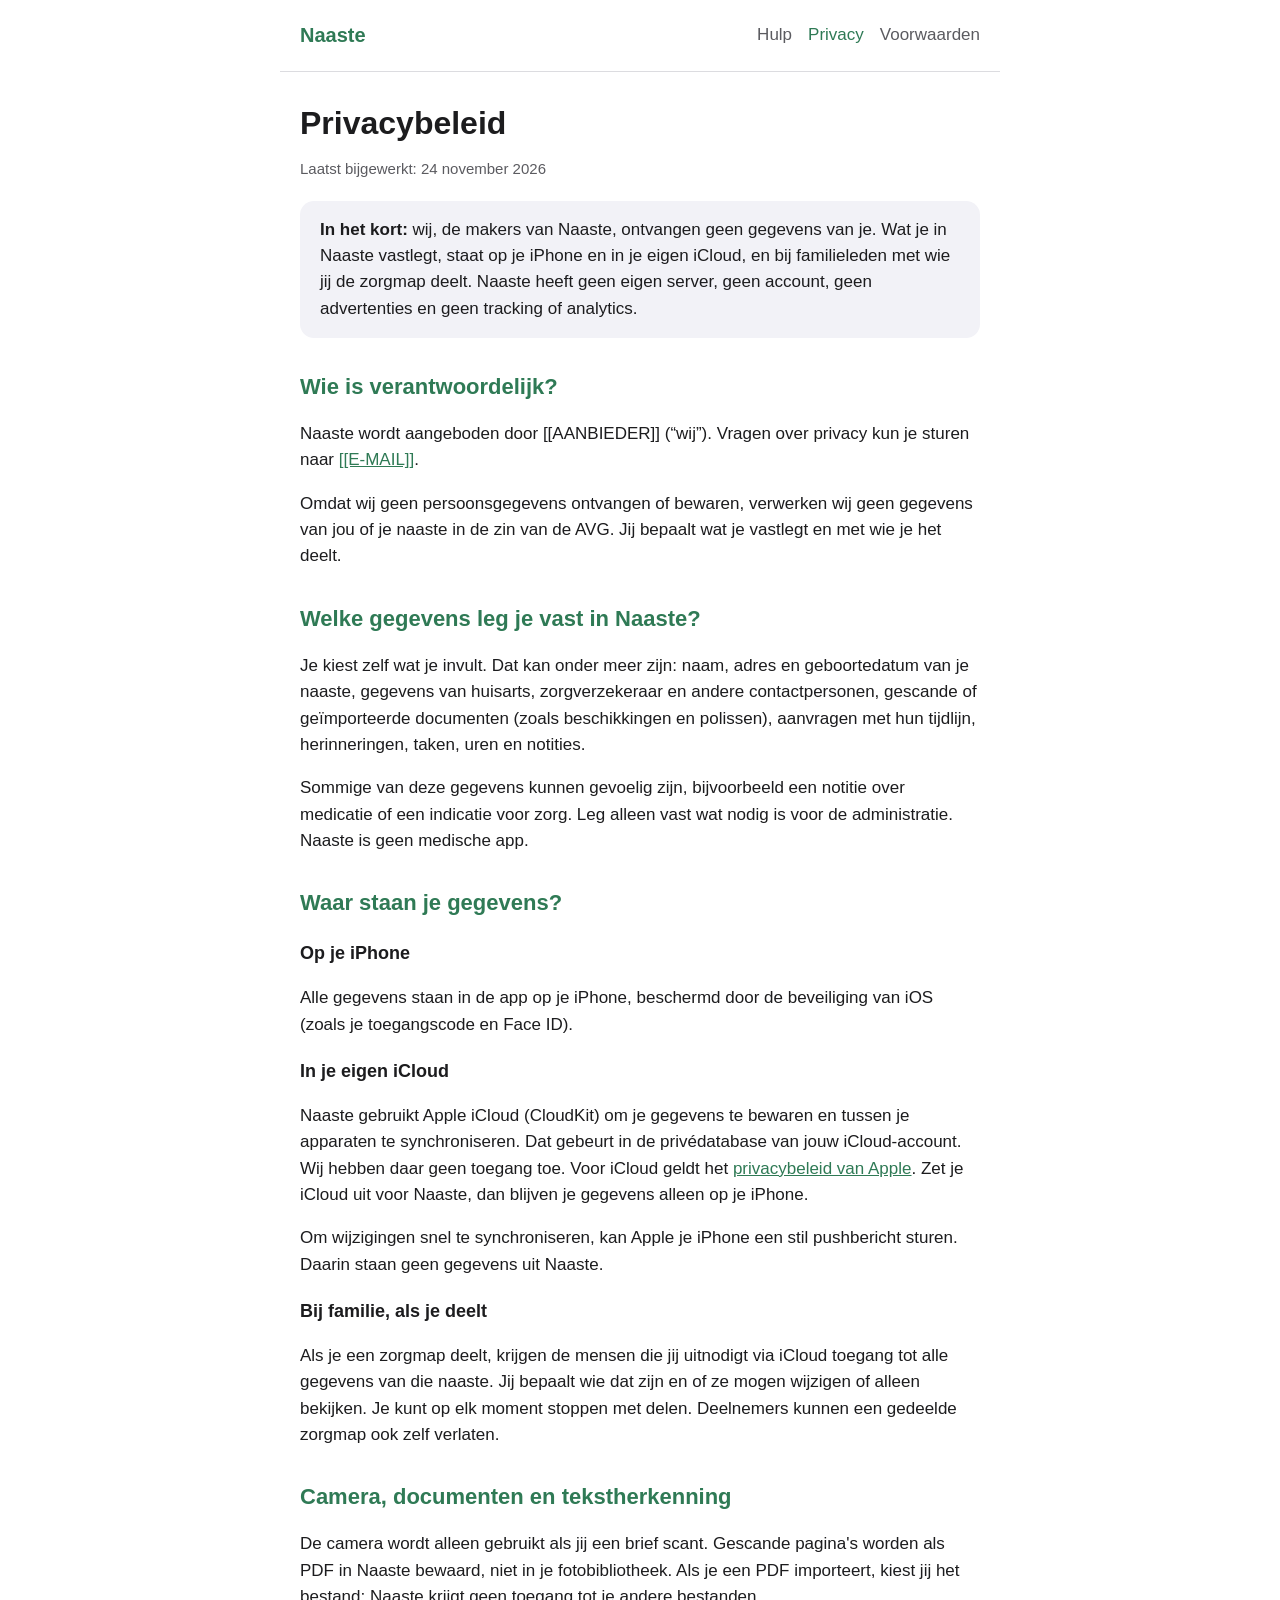
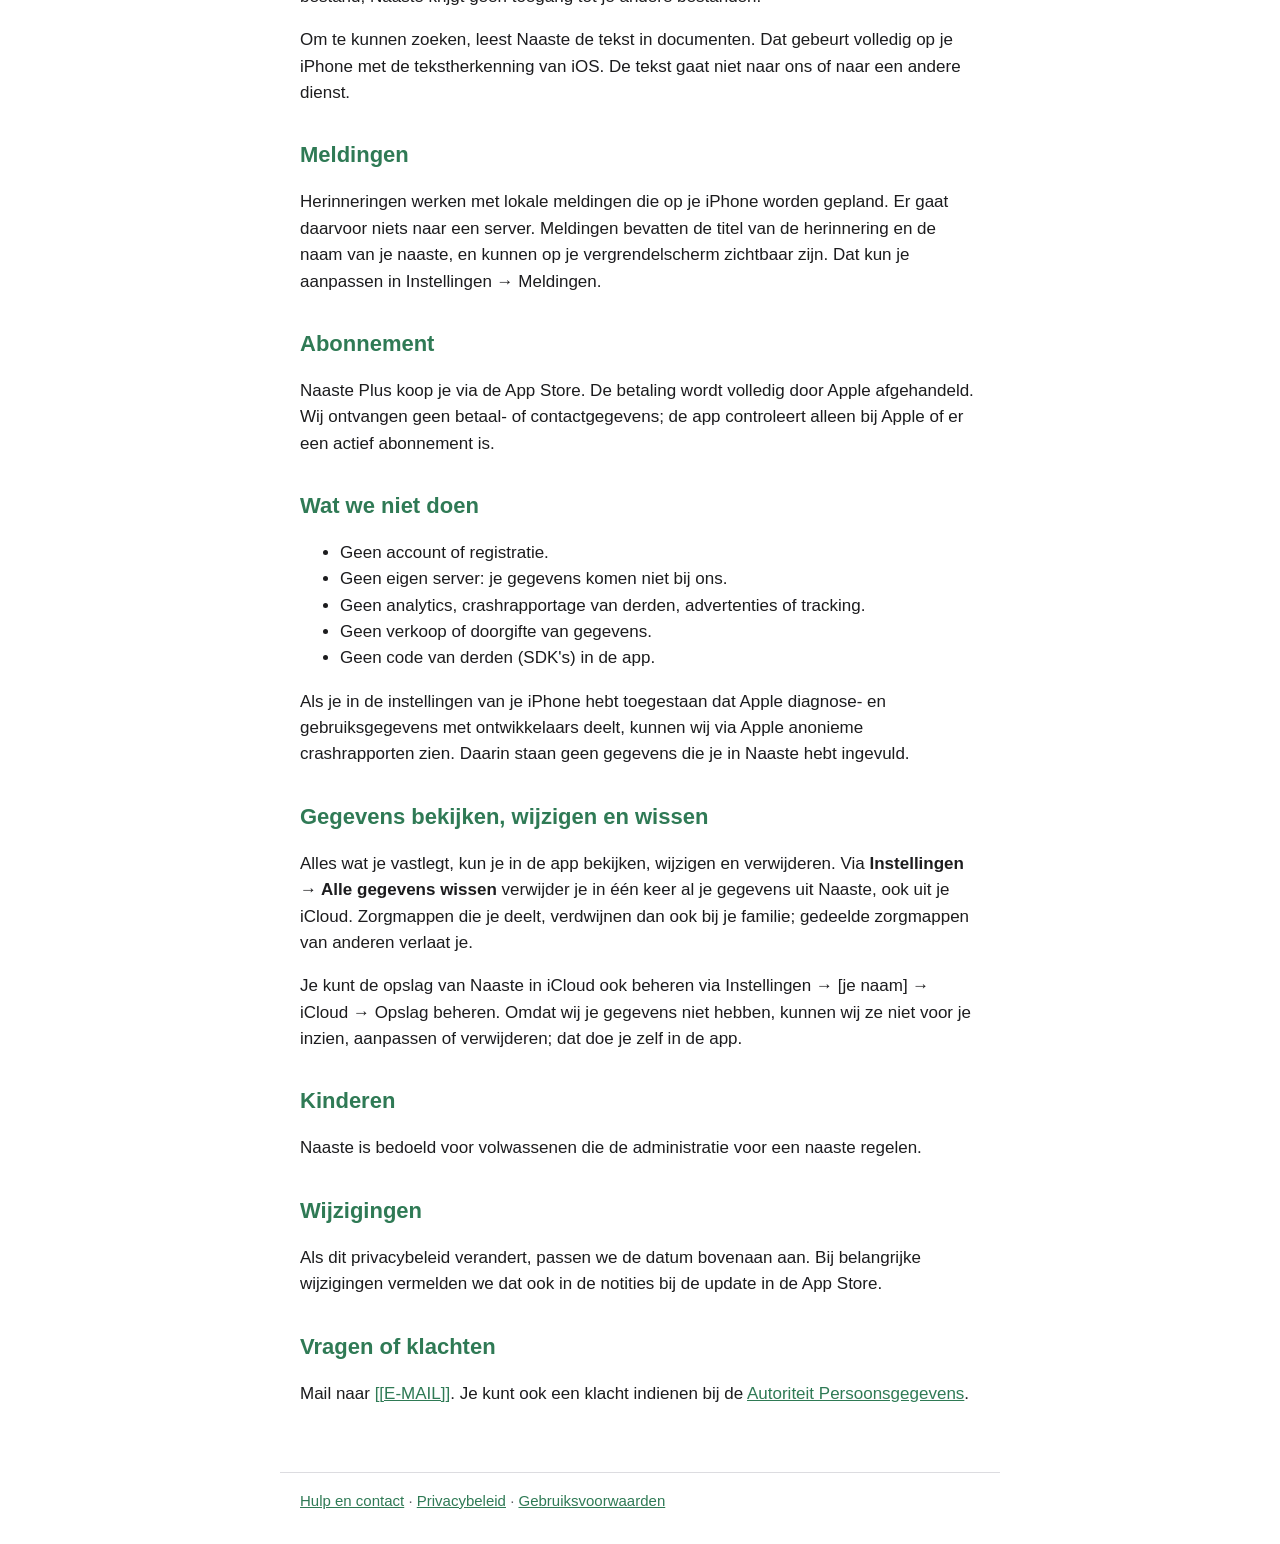
==== site/privacy.html @ 580a29c6 "Fase 10: site, App Store-teksten, privacylabels, review notes en checklist - site/: landingspagina, " ====
<!doctype html>
<html lang="nl">
<head>
  <meta charset="utf-8">
  <meta name="viewport" content="width=device-width, initial-scale=1">
  <title>Privacybeleid – Naaste</title>
  <meta name="description" content="Hoe de app Naaste met je gegevens omgaat: alles op je iPhone en in je eigen iCloud, geen server, geen tracking.">
  <link rel="stylesheet" href="style.css">
</head>
<body>
  <header>
    <a class="merk" href="./">Naaste</a>
    <nav>
      <a href="support.html">Hulp</a>
      <a href="privacy.html" aria-current="page">Privacy</a>
      <a href="voorwaarden.html">Voorwaarden</a>
    </nav>
  </header>

  <main>
    <h1>Privacybeleid</h1>
    <p class="datum">Laatst bijgewerkt: 24 november 2026</p>

    <div class="kader">
      <strong>In het kort:</strong> wij, de makers van Naaste, ontvangen geen gegevens van je. Wat je in Naaste vastlegt, staat op je iPhone en in je eigen iCloud, en bij familieleden met wie jij de zorgmap deelt. Naaste heeft geen eigen server, geen account, geen advertenties en geen tracking of analytics.
    </div>

    <h2>Wie is verantwoordelijk?</h2>
    <p>Naaste wordt aangeboden door [[AANBIEDER]] (“wij”). Vragen over privacy kun je sturen naar <a href="mailto:[[E-MAIL]]">[[E-MAIL]]</a>.</p>
    <p>Omdat wij geen persoonsgegevens ontvangen of bewaren, verwerken wij geen gegevens van jou of je naaste in de zin van de AVG. Jij bepaalt wat je vastlegt en met wie je het deelt.</p>

    <h2>Welke gegevens leg je vast in Naaste?</h2>
    <p>Je kiest zelf wat je invult. Dat kan onder meer zijn: naam, adres en geboortedatum van je naaste, gegevens van huisarts, zorgverzekeraar en andere contactpersonen, gescande of geïmporteerde documenten (zoals beschikkingen en polissen), aanvragen met hun tijdlijn, herinneringen, taken, uren en notities.</p>
    <p>Sommige van deze gegevens kunnen gevoelig zijn, bijvoorbeeld een notitie over medicatie of een indicatie voor zorg. Leg alleen vast wat nodig is voor de administratie. Naaste is geen medische app.</p>

    <h2>Waar staan je gegevens?</h2>
    <h3>Op je iPhone</h3>
    <p>Alle gegevens staan in de app op je iPhone, beschermd door de beveiliging van iOS (zoals je toegangscode en Face ID).</p>
    <h3>In je eigen iCloud</h3>
    <p>Naaste gebruikt Apple iCloud (CloudKit) om je gegevens te bewaren en tussen je apparaten te synchroniseren. Dat gebeurt in de privédatabase van jouw iCloud-account. Wij hebben daar geen toegang toe. Voor iCloud geldt het <a href="https://www.apple.com/nl/legal/privacy/">privacybeleid van Apple</a>. Zet je iCloud uit voor Naaste, dan blijven je gegevens alleen op je iPhone.</p>
    <p>Om wijzigingen snel te synchroniseren, kan Apple je iPhone een stil pushbericht sturen. Daarin staan geen gegevens uit Naaste.</p>
    <h3>Bij familie, als je deelt</h3>
    <p>Als je een zorgmap deelt, krijgen de mensen die jij uitnodigt via iCloud toegang tot alle gegevens van die naaste. Jij bepaalt wie dat zijn en of ze mogen wijzigen of alleen bekijken. Je kunt op elk moment stoppen met delen. Deelnemers kunnen een gedeelde zorgmap ook zelf verlaten.</p>

    <h2>Camera, documenten en tekstherkenning</h2>
    <p>De camera wordt alleen gebruikt als jij een brief scant. Gescande pagina's worden als PDF in Naaste bewaard, niet in je fotobibliotheek. Als je een PDF importeert, kiest jij het bestand; Naaste krijgt geen toegang tot je andere bestanden.</p>
    <p>Om te kunnen zoeken, leest Naaste de tekst in documenten. Dat gebeurt volledig op je iPhone met de tekstherkenning van iOS. De tekst gaat niet naar ons of naar een andere dienst.</p>

    <h2>Meldingen</h2>
    <p>Herinneringen werken met lokale meldingen die op je iPhone worden gepland. Er gaat daarvoor niets naar een server. Meldingen bevatten de titel van de herinnering en de naam van je naaste, en kunnen op je vergrendelscherm zichtbaar zijn. Dat kun je aanpassen in Instellingen → Meldingen.</p>

    <h2>Abonnement</h2>
    <p>Naaste Plus koop je via de App Store. De betaling wordt volledig door Apple afgehandeld. Wij ontvangen geen betaal- of contactgegevens; de app controleert alleen bij Apple of er een actief abonnement is.</p>

    <h2>Wat we niet doen</h2>
    <ul>
      <li>Geen account of registratie.</li>
      <li>Geen eigen server: je gegevens komen niet bij ons.</li>
      <li>Geen analytics, crashrapportage van derden, advertenties of tracking.</li>
      <li>Geen verkoop of doorgifte van gegevens.</li>
      <li>Geen code van derden (SDK's) in de app.</li>
    </ul>
    <p>Als je in de instellingen van je iPhone hebt toegestaan dat Apple diagnose- en gebruiksgegevens met ontwikkelaars deelt, kunnen wij via Apple anonieme crashrapporten zien. Daarin staan geen gegevens die je in Naaste hebt ingevuld.</p>

    <h2>Gegevens bekijken, wijzigen en wissen</h2>
    <p>Alles wat je vastlegt, kun je in de app bekijken, wijzigen en verwijderen. Via <strong>Instellingen → Alle gegevens wissen</strong> verwijder je in één keer al je gegevens uit Naaste, ook uit je iCloud. Zorgmappen die je deelt, verdwijnen dan ook bij je familie; gedeelde zorgmappen van anderen verlaat je.</p>
    <p>Je kunt de opslag van Naaste in iCloud ook beheren via Instellingen → [je naam] → iCloud → Opslag beheren. Omdat wij je gegevens niet hebben, kunnen wij ze niet voor je inzien, aanpassen of verwijderen; dat doe je zelf in de app.</p>

    <h2>Kinderen</h2>
    <p>Naaste is bedoeld voor volwassenen die de administratie voor een naaste regelen.</p>

    <h2>Wijzigingen</h2>
    <p>Als dit privacybeleid verandert, passen we de datum bovenaan aan. Bij belangrijke wijzigingen vermelden we dat ook in de notities bij de update in de App Store.</p>

    <h2>Vragen of klachten</h2>
    <p>Mail naar <a href="mailto:[[E-MAIL]]">[[E-MAIL]]</a>. Je kunt ook een klacht indienen bij de <a href="https://autoriteitpersoonsgegevens.nl">Autoriteit Persoonsgegevens</a>.</p>
  </main>

  <footer>
    <a href="support.html">Hulp en contact</a> · <a href="privacy.html">Privacybeleid</a> · <a href="voorwaarden.html">Gebruiksvoorwaarden</a>
  </footer>
</body>
</html>
---- site/style.css ----
:root {
  --tekst: #1c1c1e;
  --zacht: #5b5b60;
  --achtergrond: #ffffff;
  --vlak: #f2f2f7;
  --accent: #2f7a55;
  --rand: #dcdce0;
}

@media (prefers-color-scheme: dark) {
  :root {
    --tekst: #f2f2f7;
    --zacht: #aeaeb2;
    --achtergrond: #000000;
    --vlak: #1c1c1e;
    --accent: #6fcf9f;
    --rand: #38383a;
  }
}

* { box-sizing: border-box; }

body {
  margin: 0;
  background: var(--achtergrond);
  color: var(--tekst);
  font: 17px/1.55 -apple-system, BlinkMacSystemFont, "Segoe UI", Roboto, Helvetica, Arial, sans-serif;
  -webkit-text-size-adjust: 100%;
}

header, main, footer {
  max-width: 720px;
  margin: 0 auto;
  padding: 0 20px;
}

header {
  display: flex;
  align-items: center;
  justify-content: space-between;
  gap: 16px;
  padding-top: 20px;
  padding-bottom: 20px;
  border-bottom: 1px solid var(--rand);
}

header a.merk {
  font-weight: 700;
  font-size: 20px;
  color: var(--accent);
  text-decoration: none;
}

nav { display: flex; flex-wrap: wrap; gap: 4px 16px; }
nav a { color: var(--zacht); text-decoration: none; }
nav a:hover, nav a[aria-current="page"] { color: var(--accent); }

main { padding-top: 24px; padding-bottom: 48px; }

h1 { font-size: 32px; line-height: 1.2; margin: 8px 0 12px; }
h2 { font-size: 22px; margin: 32px 0 8px; color: var(--accent); }
h3 { font-size: 18px; margin: 20px 0 4px; }

p.intro { font-size: 19px; color: var(--zacht); }
.datum { color: var(--zacht); font-size: 15px; }

a { color: var(--accent); }

.kaarten {
  display: grid;
  grid-template-columns: repeat(auto-fit, minmax(200px, 1fr));
  gap: 12px;
  margin: 24px 0;
}
.kaart {
  background: var(--vlak);
  border-radius: 14px;
  padding: 16px;
}
.kaart h3 { margin-top: 0; }
.kaart p { margin: 0; color: var(--zacht); font-size: 16px; }

.kader {
  background: var(--vlak);
  border-radius: 14px;
  padding: 16px 20px;
  margin: 20px 0;
}

table { border-collapse: collapse; width: 100%; margin: 12px 0; font-size: 16px; }
th, td { text-align: left; padding: 8px 8px 8px 0; border-bottom: 1px solid var(--rand); vertical-align: top; }
th { color: var(--zacht); font-weight: 600; }

details { border-bottom: 1px solid var(--rand); padding: 12px 0; }
summary { cursor: pointer; font-weight: 600; }
details p { margin: 8px 0 0; }

footer {
  border-top: 1px solid var(--rand);
  padding-top: 16px;
  padding-bottom: 32px;
  color: var(--zacht);
  font-size: 15px;
}
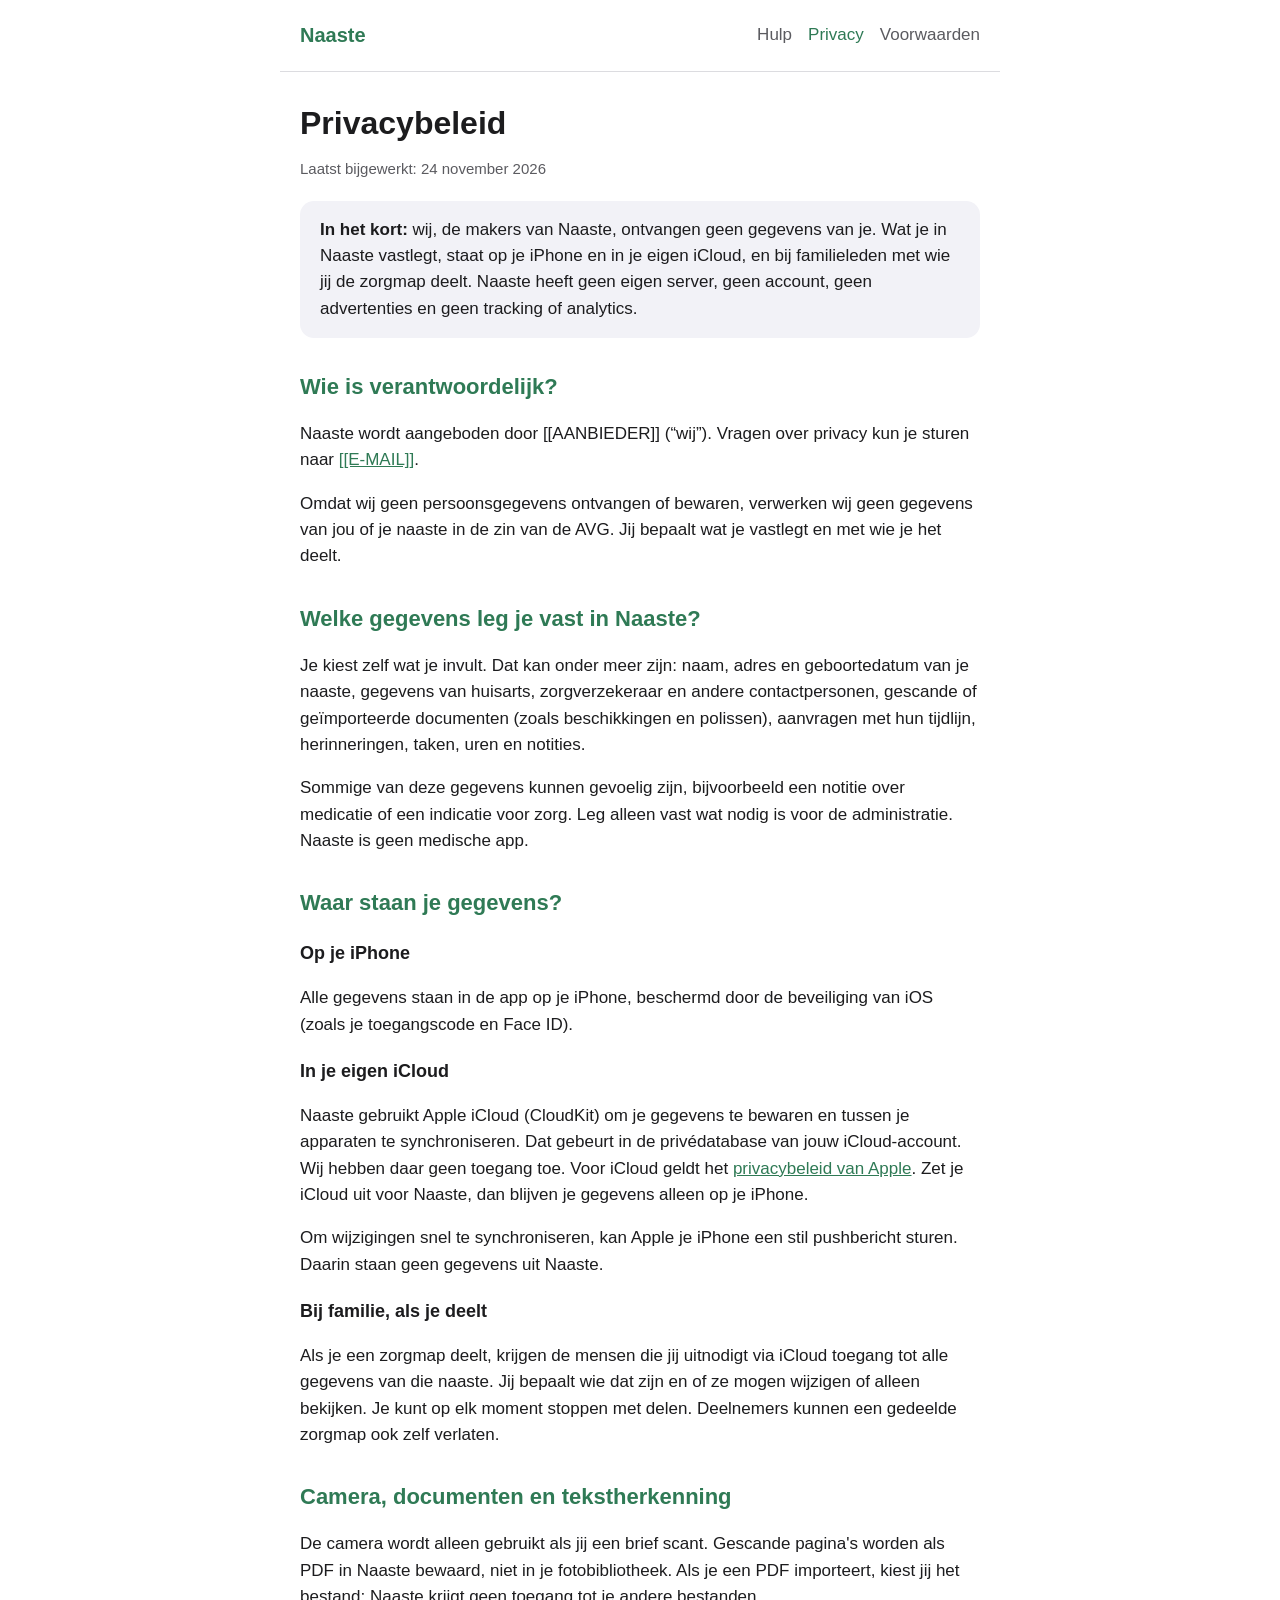
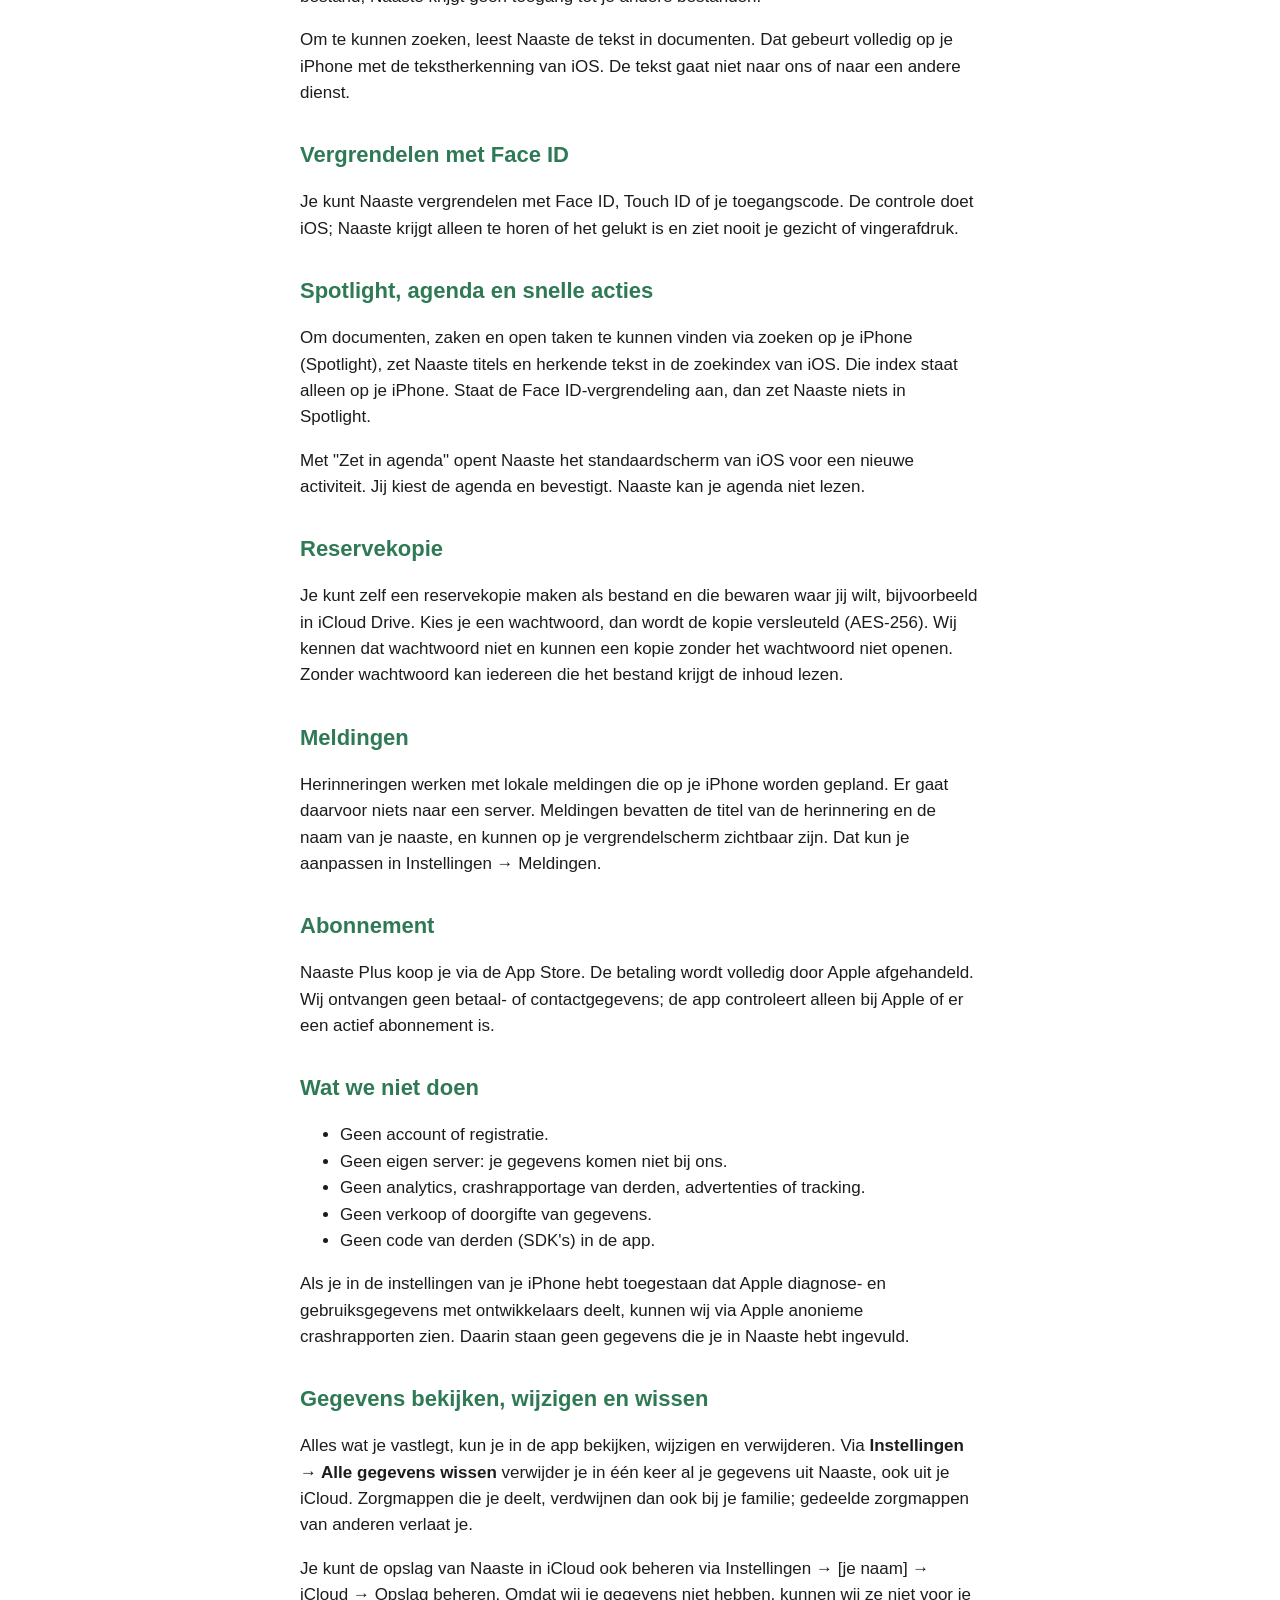
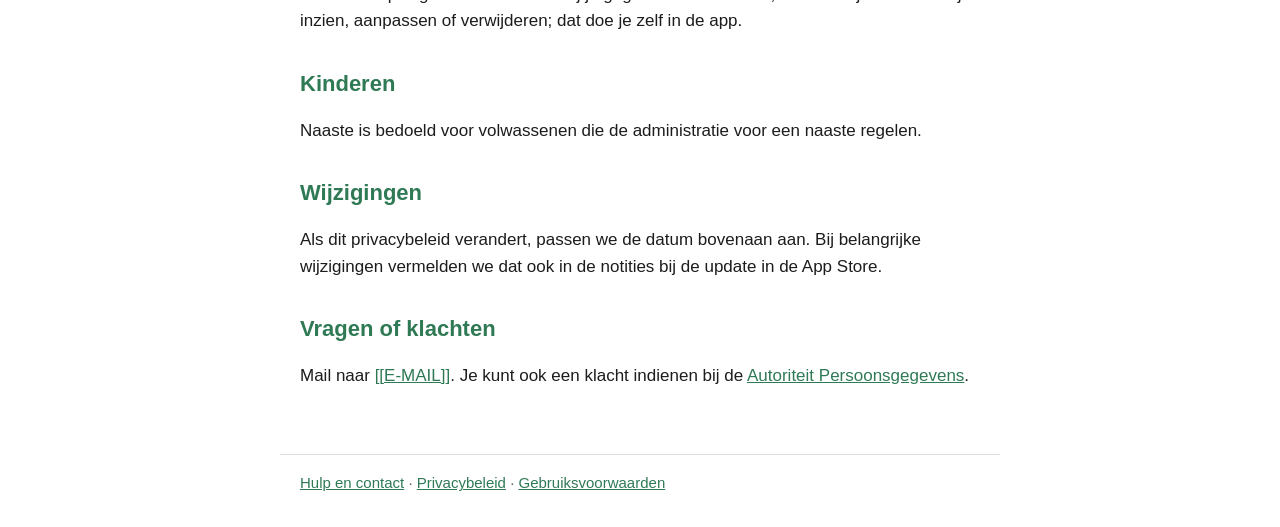
==== commit eb94e429: "Privacybeleid, review notes en checklist bijgewerkt voor Face ID, Spotlight, agenda en reservekopie " ====
--- a/site/privacy.html
+++ b/site/privacy.html
@@ -46,6 +46,16 @@
     <p>De camera wordt alleen gebruikt als jij een brief scant. Gescande pagina's worden als PDF in Naaste bewaard, niet in je fotobibliotheek. Als je een PDF importeert, kiest jij het bestand; Naaste krijgt geen toegang tot je andere bestanden.</p>
     <p>Om te kunnen zoeken, leest Naaste de tekst in documenten. Dat gebeurt volledig op je iPhone met de tekstherkenning van iOS. De tekst gaat niet naar ons of naar een andere dienst.</p>
 
+    <h2>Vergrendelen met Face ID</h2>
+    <p>Je kunt Naaste vergrendelen met Face ID, Touch ID of je toegangscode. De controle doet iOS; Naaste krijgt alleen te horen of het gelukt is en ziet nooit je gezicht of vingerafdruk.</p>
+
+    <h2>Spotlight, agenda en snelle acties</h2>
+    <p>Om documenten, zaken en open taken te kunnen vinden via zoeken op je iPhone (Spotlight), zet Naaste titels en herkende tekst in de zoekindex van iOS. Die index staat alleen op je iPhone. Staat de Face ID-vergrendeling aan, dan zet Naaste niets in Spotlight.</p>
+    <p>Met "Zet in agenda" opent Naaste het standaardscherm van iOS voor een nieuwe activiteit. Jij kiest de agenda en bevestigt. Naaste kan je agenda niet lezen.</p>
+
+    <h2>Reservekopie</h2>
+    <p>Je kunt zelf een reservekopie maken als bestand en die bewaren waar jij wilt, bijvoorbeeld in iCloud Drive. Kies je een wachtwoord, dan wordt de kopie versleuteld (AES-256). Wij kennen dat wachtwoord niet en kunnen een kopie zonder het wachtwoord niet openen. Zonder wachtwoord kan iedereen die het bestand krijgt de inhoud lezen.</p>
+
     <h2>Meldingen</h2>
     <p>Herinneringen werken met lokale meldingen die op je iPhone worden gepland. Er gaat daarvoor niets naar een server. Meldingen bevatten de titel van de herinnering en de naam van je naaste, en kunnen op je vergrendelscherm zichtbaar zijn. Dat kun je aanpassen in Instellingen → Meldingen.</p>
 
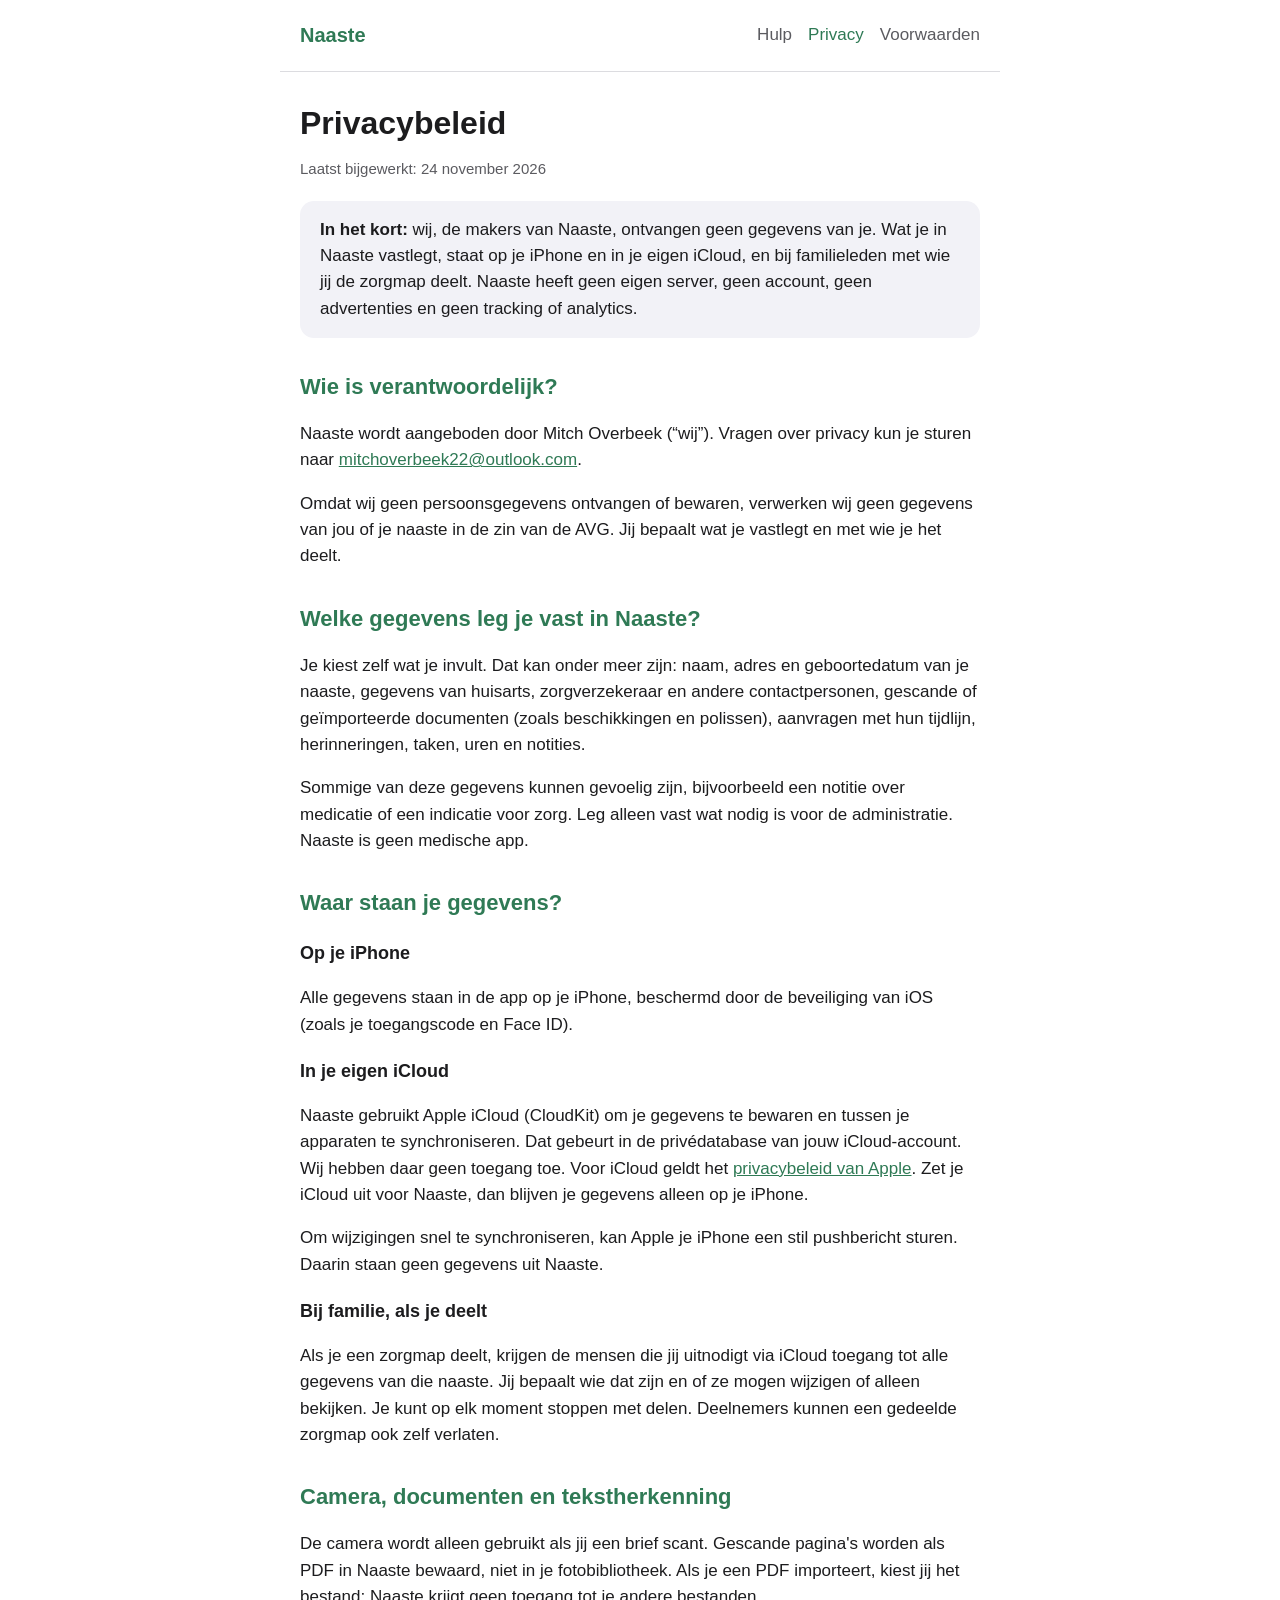
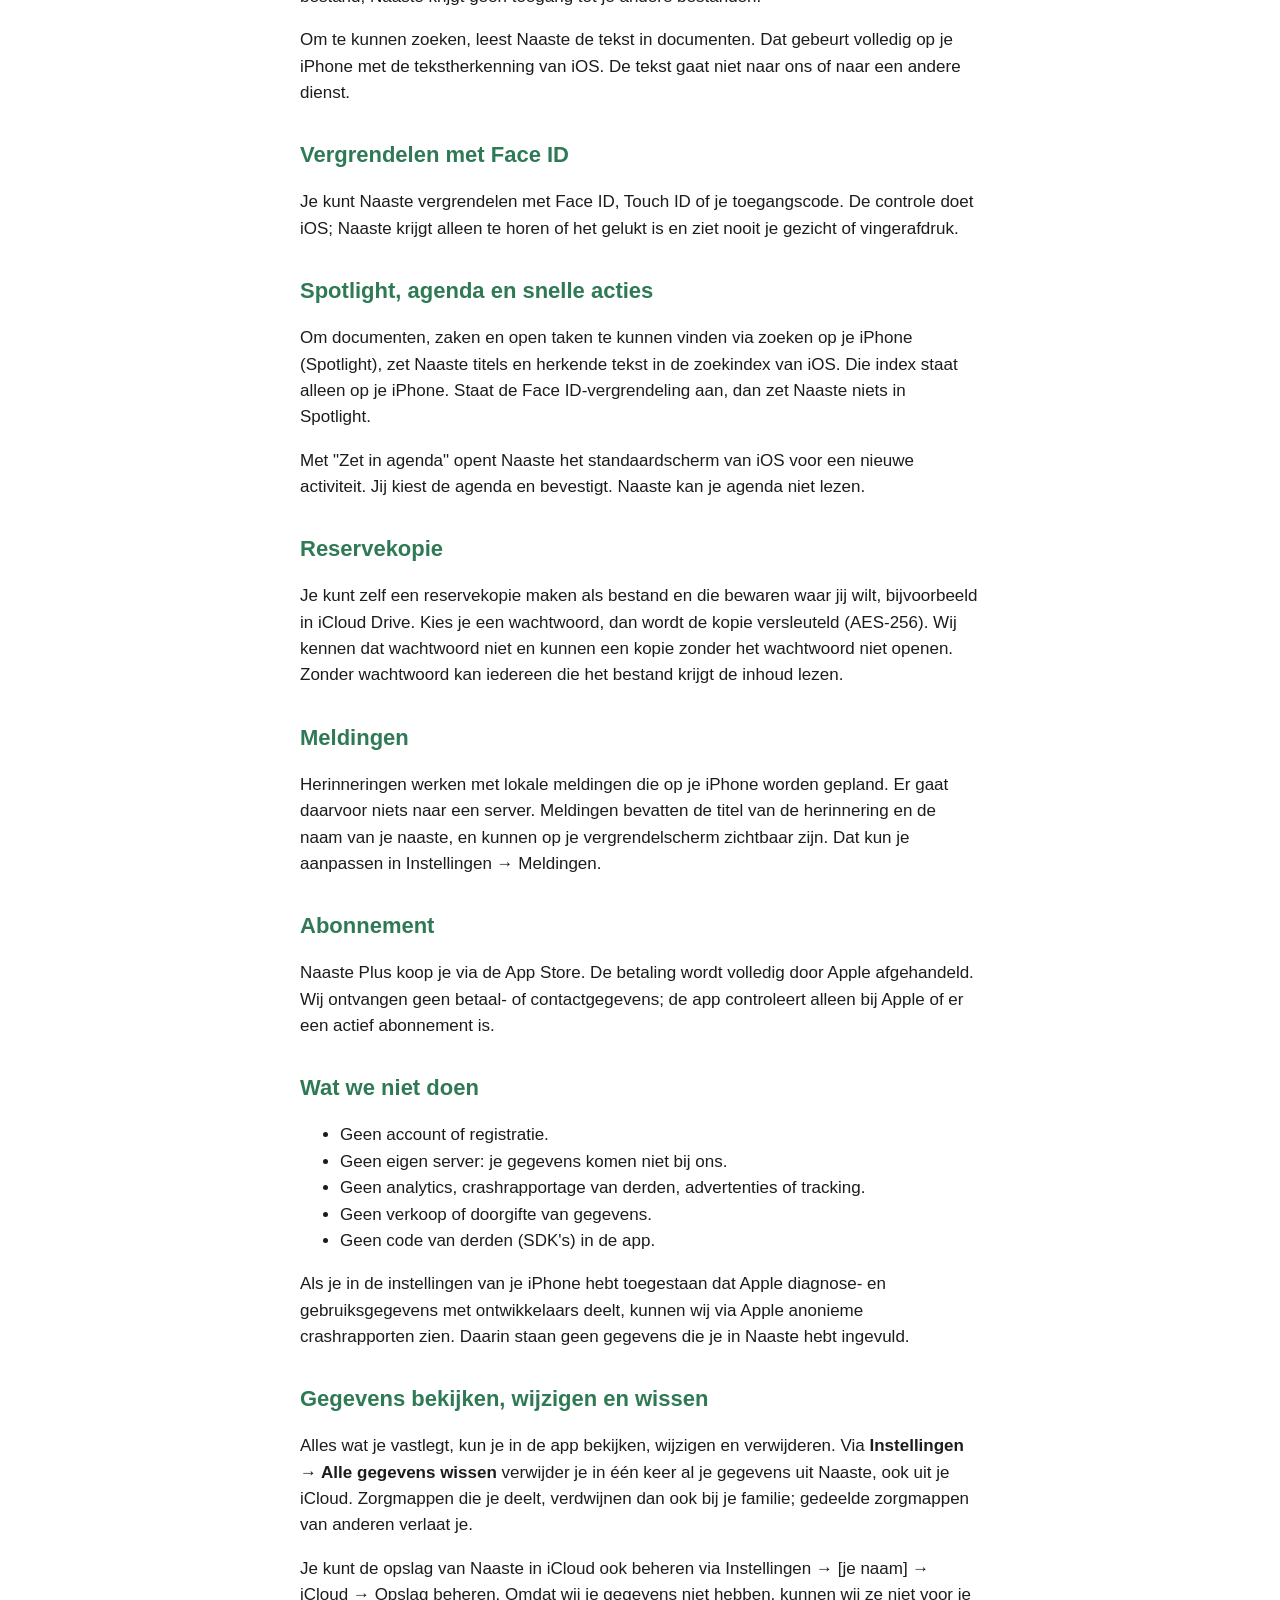
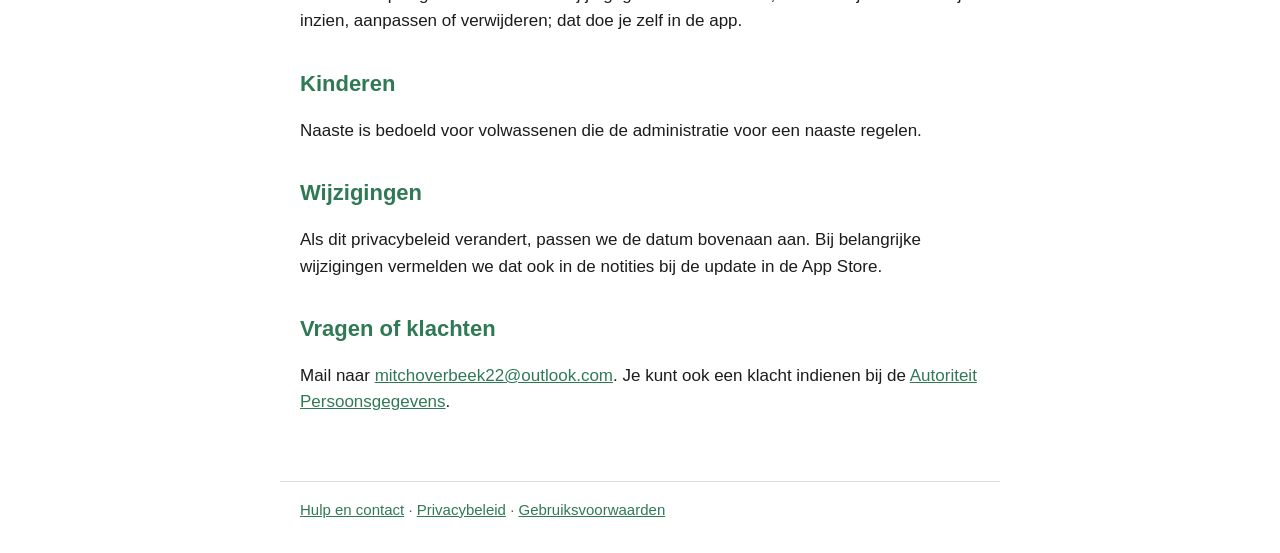
==== commit b7188afb: "Aanbieder, supportadres en betaald team ingevuld; app geregistreerd Co-Authored-By: Claude Opus 5.5 " ====
--- a/site/privacy.html
+++ b/site/privacy.html
@@ -26,7 +26,7 @@
     </div>
 
     <h2>Wie is verantwoordelijk?</h2>
-    <p>Naaste wordt aangeboden door [[AANBIEDER]] (“wij”). Vragen over privacy kun je sturen naar <a href="mailto:[[E-MAIL]]">[[E-MAIL]]</a>.</p>
+    <p>Naaste wordt aangeboden door Mitch Overbeek (“wij”). Vragen over privacy kun je sturen naar <a href="mailto:mitchoverbeek22@outlook.com">mitchoverbeek22@outlook.com</a>.</p>
     <p>Omdat wij geen persoonsgegevens ontvangen of bewaren, verwerken wij geen gegevens van jou of je naaste in de zin van de AVG. Jij bepaalt wat je vastlegt en met wie je het deelt.</p>
 
     <h2>Welke gegevens leg je vast in Naaste?</h2>
@@ -83,7 +83,7 @@
     <p>Als dit privacybeleid verandert, passen we de datum bovenaan aan. Bij belangrijke wijzigingen vermelden we dat ook in de notities bij de update in de App Store.</p>
 
     <h2>Vragen of klachten</h2>
-    <p>Mail naar <a href="mailto:[[E-MAIL]]">[[E-MAIL]]</a>. Je kunt ook een klacht indienen bij de <a href="https://autoriteitpersoonsgegevens.nl">Autoriteit Persoonsgegevens</a>.</p>
+    <p>Mail naar <a href="mailto:mitchoverbeek22@outlook.com">mitchoverbeek22@outlook.com</a>. Je kunt ook een klacht indienen bij de <a href="https://autoriteitpersoonsgegevens.nl">Autoriteit Persoonsgegevens</a>.</p>
   </main>
 
   <footer>
